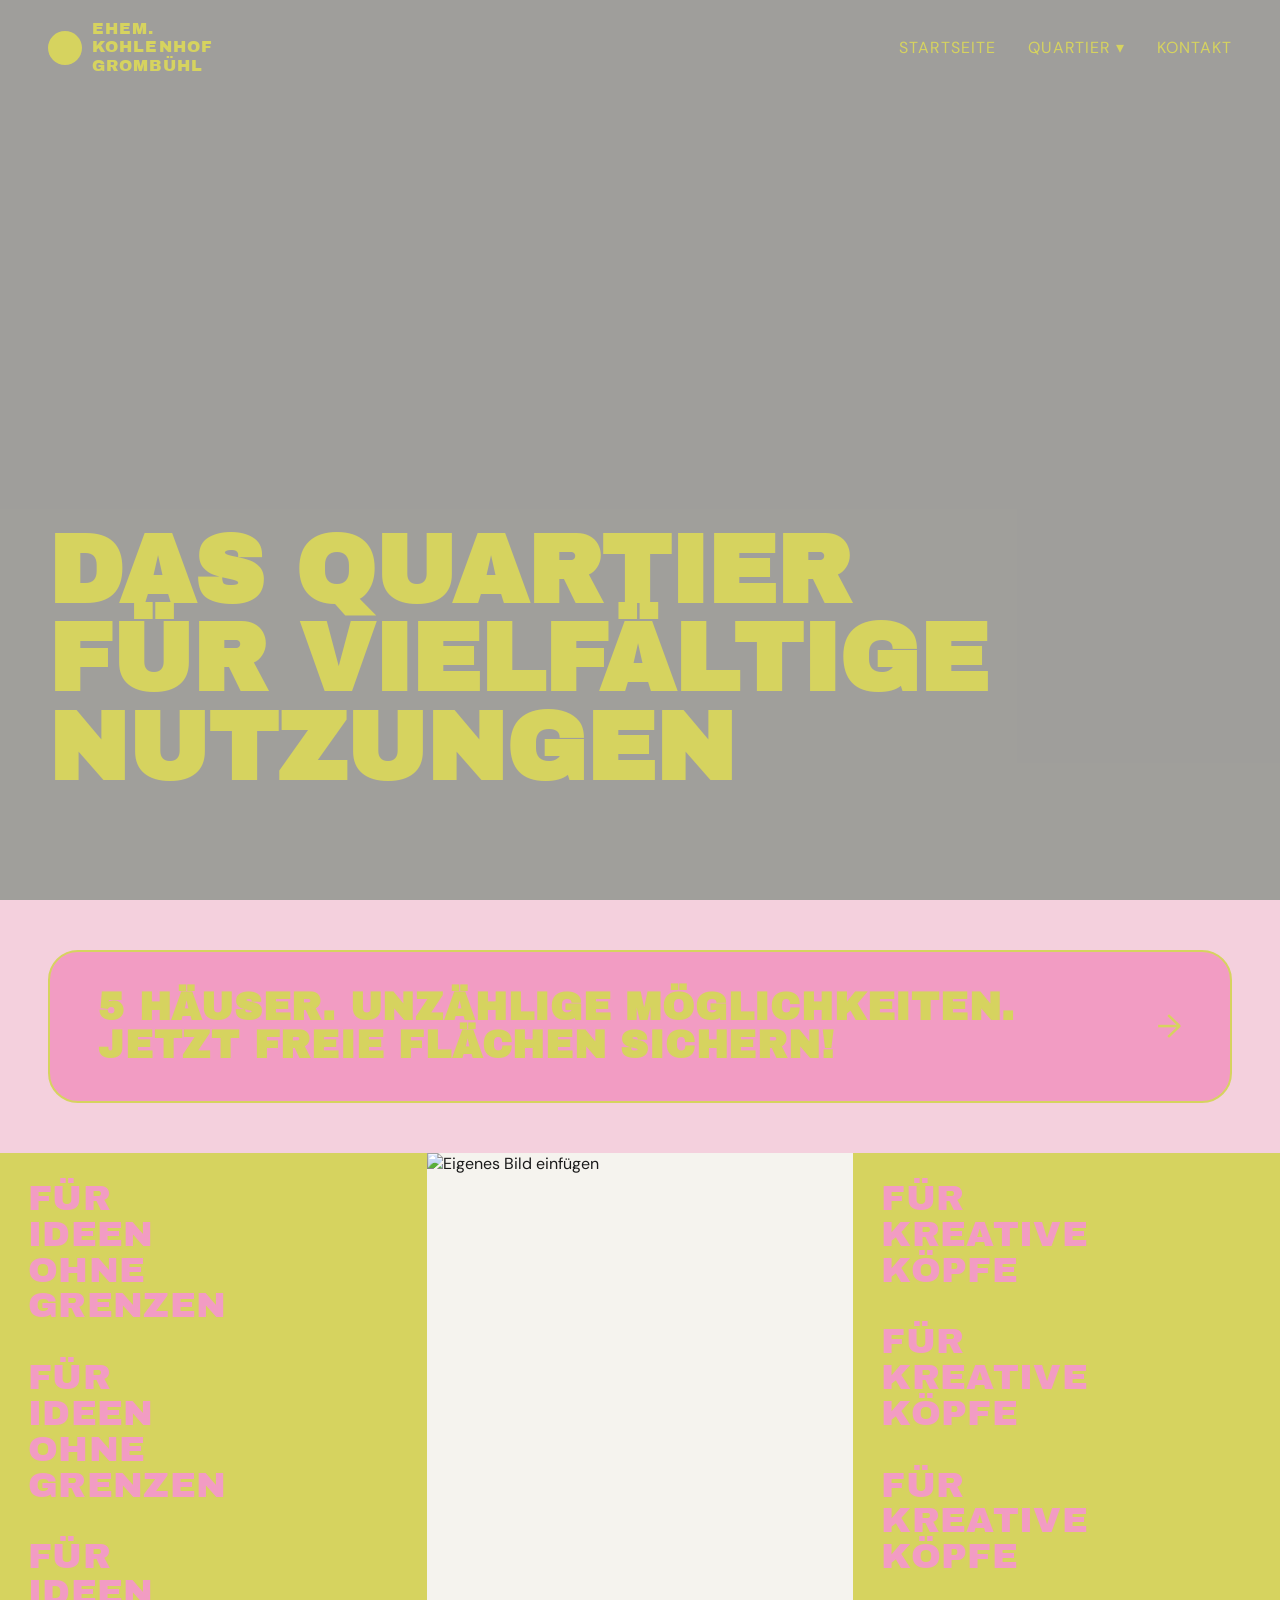
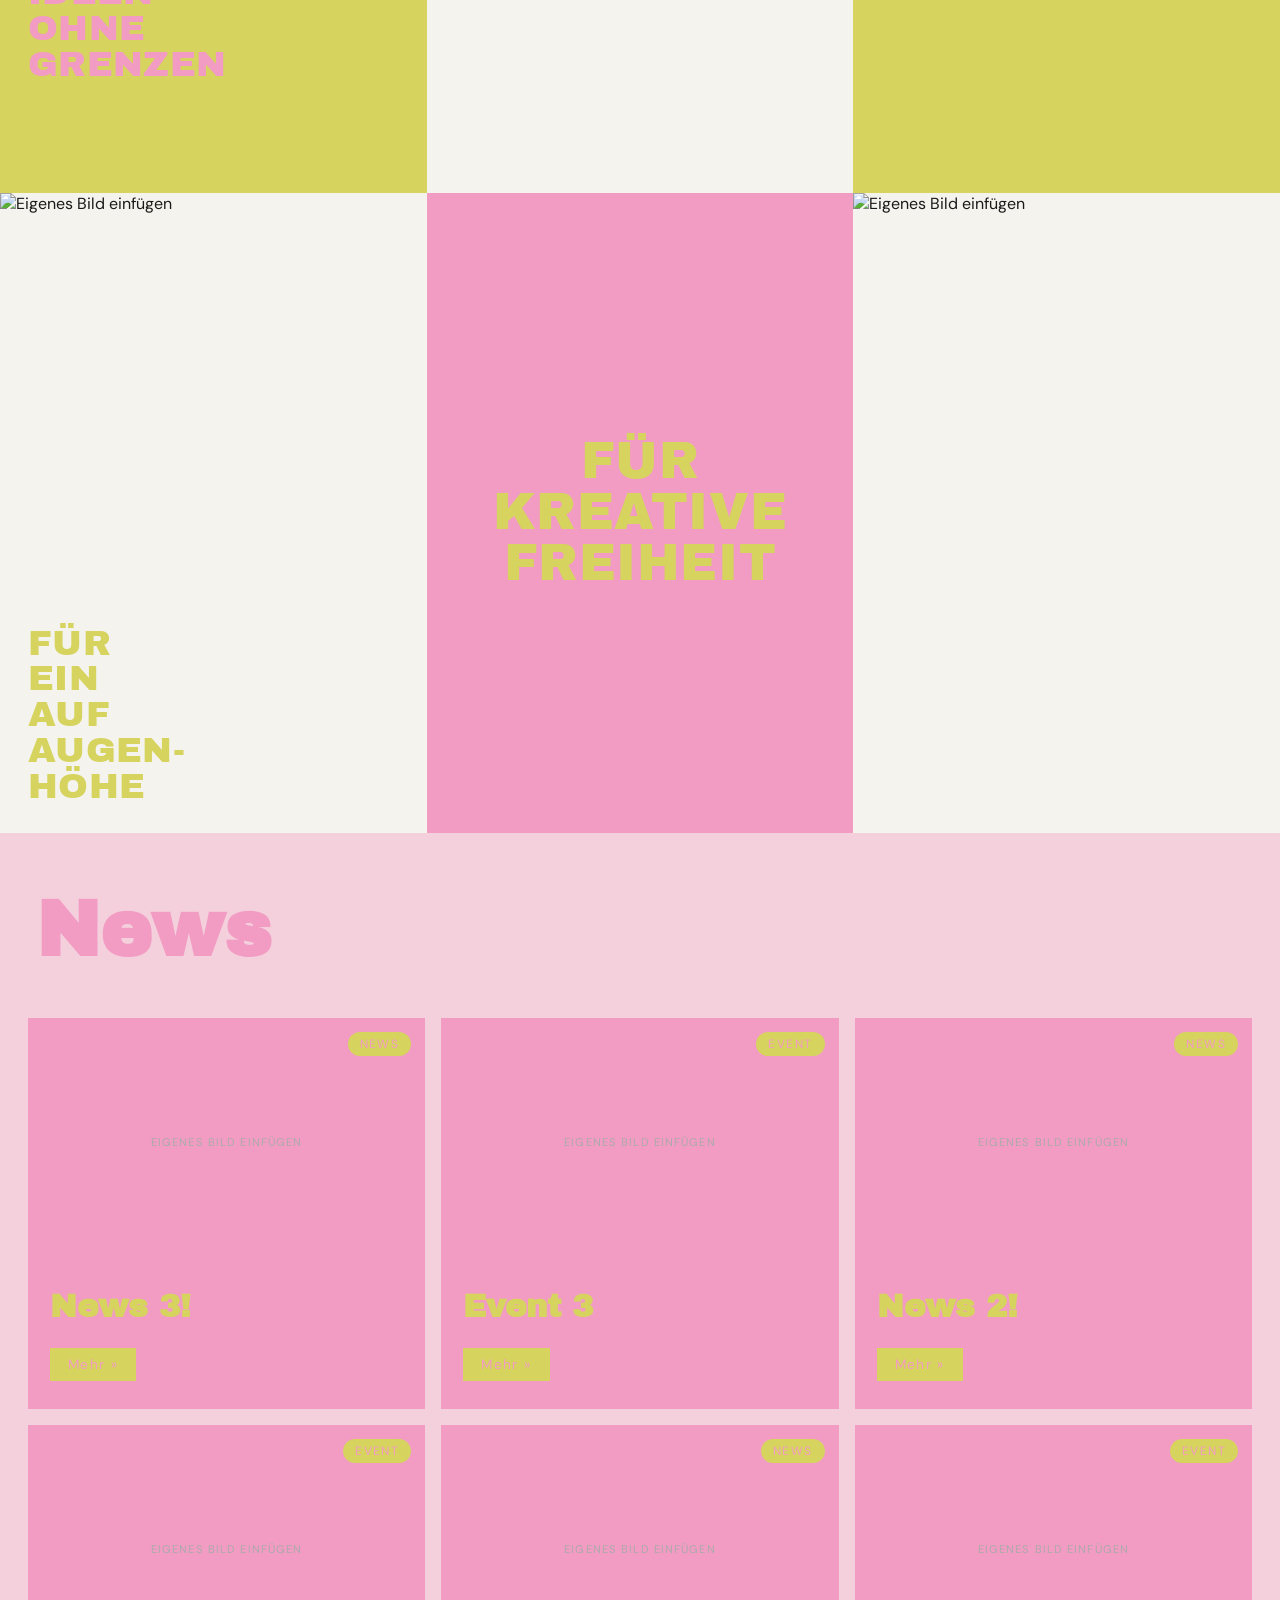
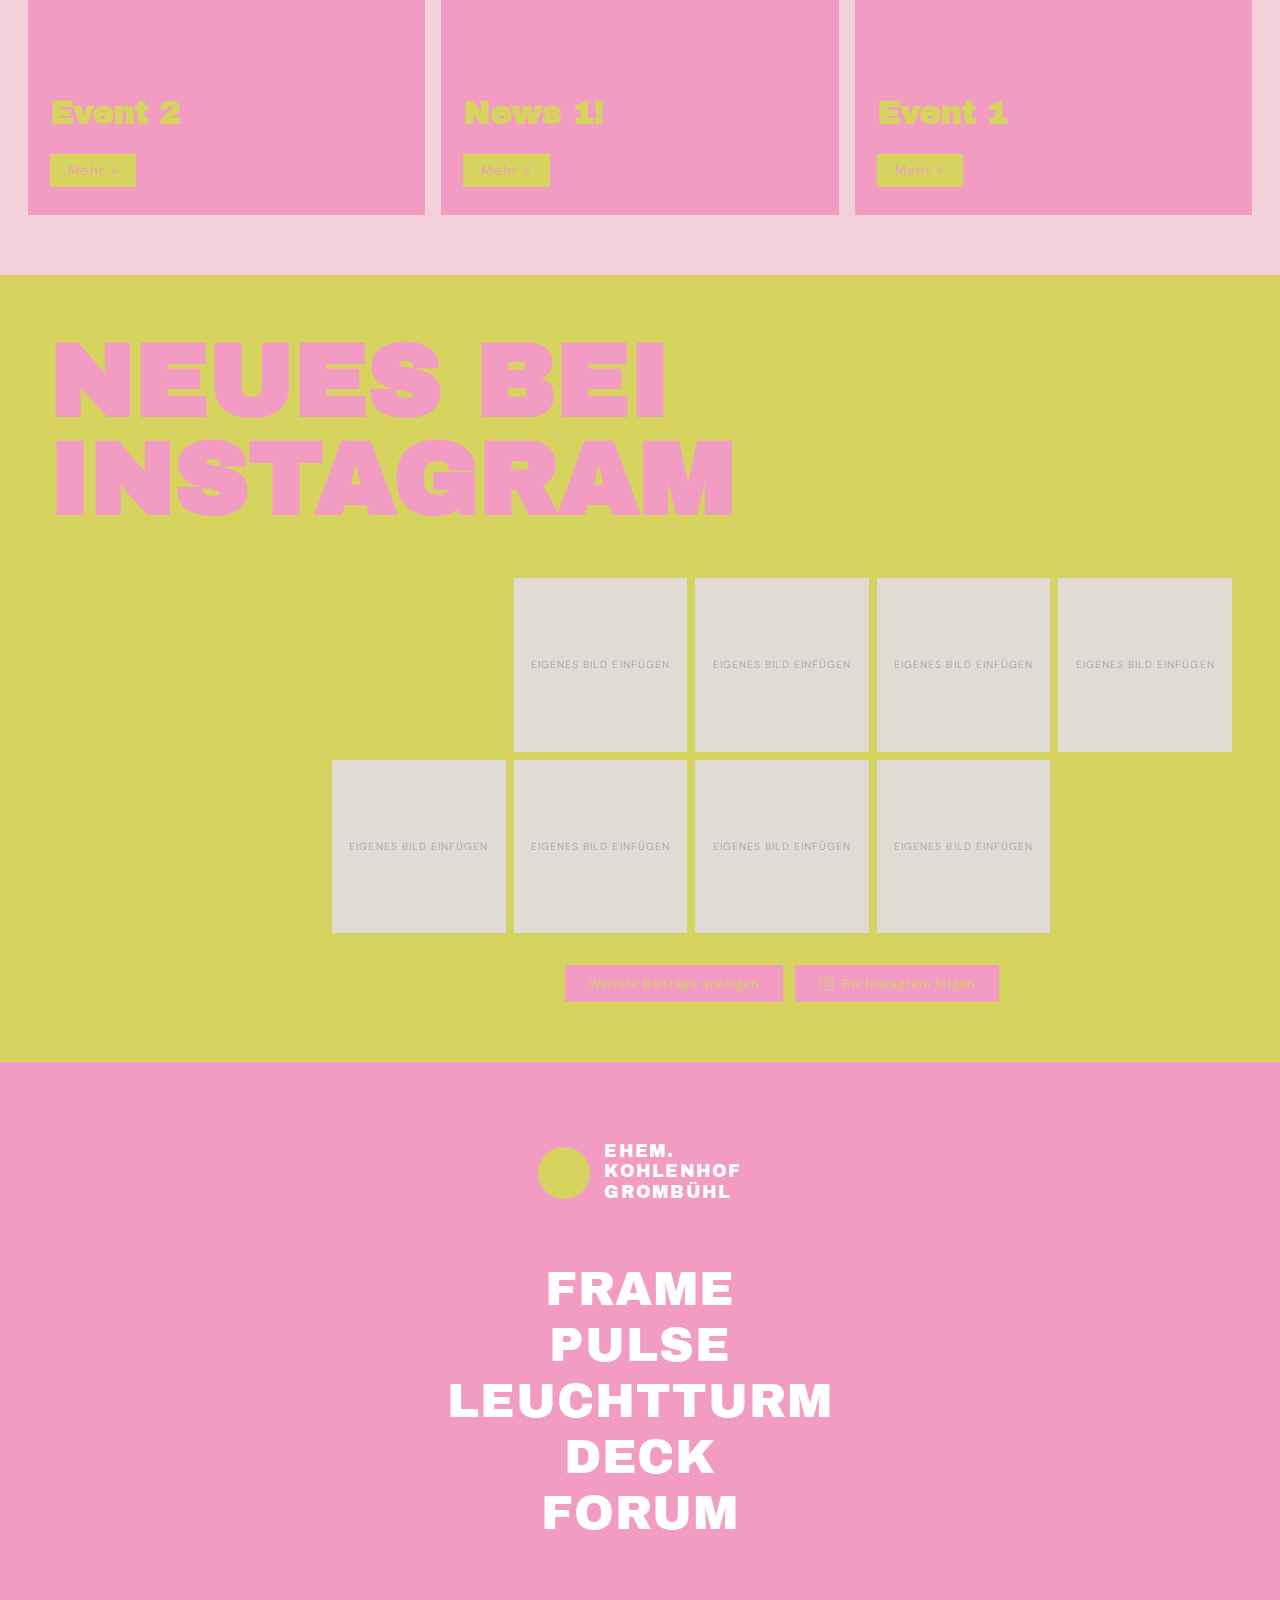
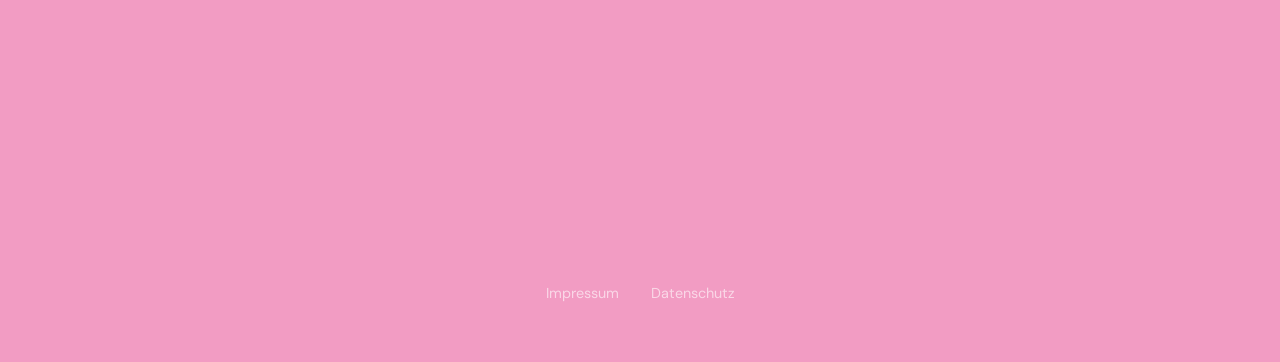
==== index.html @ 8f133f1e "Add files via upload" ====
<!DOCTYPE html>
<html lang="de">
<head>
  <meta charset="UTF-8" />
  <meta name="viewport" content="width=device-width, initial-scale=1.0" />
  <title>Ehem. Kohlenhofareal Grombühl</title>
  <link href="https://fonts.googleapis.com/css2?family=Archivo+Black&family=DM+Sans:ital,opsz,wght@0,9..40,300;0,9..40,400;0,9..40,500;1,9..40,300&display=swap" rel="stylesheet" />
  <style>
    *, *::before, *::after { box-sizing: border-box; margin: 0; padding: 0; }

    :root {
      --gelb: 244, 210, 66;
      --rot: 196, 95, 63;
      --lachs: 255, 192, 192;
      --rosa: 242, 156, 195;
      --lila: 207, 203, 232;
      --blau: 128, 176, 232;
      --grün1: 137, 142, 70;
      --grün2: 214, 211, 95;
      --türkis: 0, 132, 113;
      --white: #FFFFFF;
      --off-white: #F5F3EE;
      --dark: #1a1a1a;
      --gray: #888;
    }

    html { scroll-behavior: smooth; }

    body {
      font-family: 'DM Sans', sans-serif;
      background: var(--off-white);
      color: var(--dark);
      overflow-x: hidden;
    }

    /* ── NAV ── */
    nav {
      position: fixed; top: 0; left: 0; right: 0; z-index: 100;
      display: flex; align-items: center; justify-content: space-between;
      padding: 20px 48px;
      background: transparent;
      transition: background .3s;
    }
    nav.scrolled { 
      background: rgba(255,255,255,.50); backdrop-filter: blur(14px); 
    }
    .nav-logo { 
      display: flex; align-items: center; gap: 10px; text-decoration: none; 
    }
    .logo-mark { 
      width: 34px; height: 34px; background: rgba(var(--grün2), 1); border-radius: 50%; flex-shrink: 0; 
    }
    .logo-text {
      font-family: 'Archivo Black', sans-serif; font-size: 1rem;
      color: rgba(var(--grün2), 1); letter-spacing: .07em; line-height: 1.15;
    }
    .nav-links { 
      display: flex; gap: 32px; list-style: none; align-items: center; 
    }
    .nav-links a {
      color: rgba(var(--grün2), 1); text-decoration: none;
      font-size: 1rem; font-weight: 400; letter-spacing: .06em;
      text-transform: uppercase; position: relative;
    }
    .nav-links a::after {
      content: ''; position: absolute; bottom: -3px; left: 0; right: 0;
      height: 1px; background: rgba(var(--grün2), 1);
      transform: scaleX(0); transition: transform .25s;
    }
    .nav-links a:hover::after { 
      transform: scaleX(1); 
    }
    .dropdown { 
      position: relative; 
    }
    .dropdown-menu {
      display: none; position: absolute; top: 160%; left: 0;
      background: rgba(var(--rosa), 1); min-width: 170px;
    }
    .dropdown-menu::before {
      content: '';
      position: absolute;
      top: -20px;        
      left: 0; right: 0;
      height: 20px;      
      background: transparent;
    }
    .dropdown:hover .dropdown-menu { display: block; }
    .dropdown-menu a {
      display: block; padding: 8px 18px; font-size: 1rem;
      text-transform: none; letter-spacing: 0; color: rgba(var(--grün2), 1);
    }
    .dropdown-menu a::after { display: none; 
    }
    .dropdown-menu a:hover { background: rgba(var(--grün2), 1); color: rgba(var(--rosa), 1); text-decoration: underline; 
    }
    .nav-cta {
      background: var(--white) !important; color: var(--white) !important;
      padding: 10px 22px !important;
    }
    .nav-cta::after { 
      display: none !important; 
    }
    .nav-cta:hover { 
      background: #c9461a !important; 
    }
    .hamburger { 
      display: none; flex-direction: column; gap: 5px; cursor: pointer; background: none; border: none; padding: 4px; 
    }
    .hamburger span { 
      width: 26px; height: 2px; background: var(--white); display: block; transition: .3s; 
    }


    /* ── HERO ── */
    .hero {
      position: relative; height: 100vh; min-height: 620px;
      display: flex; flex-direction: column;
      justify-content: flex-end; padding: 0 0 80px 48px;
      background: linear-gradient(155deg, rgba(var(--rosa), 1) 0%, var(--purple) 45%, #2d0f50 100%);
      overflow: hidden;
    }

    .hero-grid {
      position: absolute; inset: 0; opacity: .05;
      background-image:
        repeating-linear-gradient(0deg, white 0, white 1px, transparent 1px, transparent 64px),
        repeating-linear-gradient(90deg, white 0, white 1px, transparent 1px, transparent 64px);
    }


    /* scrolling ticker rows */
    .hero-ticker {
      position: absolute; inset: 0;
      display: flex; flex-direction: column; justify-content: space-around;
      pointer-events: none; overflow: hidden;
    }
    .ticker-row { overflow: hidden; padding: 0; }
    .ticker-inner {
      display: inline-flex; gap: 80px; white-space: nowrap;
      animation: tickerL 30s linear infinite;
    }
    .ticker-row:nth-child(even) .ticker-inner { animation-name: tickerR; }
    .ticker-item {
      font-family: 'Bebas Neue', sans-serif;
      font-size: clamp(3.5rem, 9vw, 8rem);
      color: rgba(255,255,255,.045);
      letter-spacing: .02em; flex-shrink: 0;
    }
    @keyframes tickerL { from { transform: translateX(0); } to { transform: translateX(-50%); } }
    @keyframes tickerR { from { transform: translateX(-50%); } to { transform: translateX(0); } }

    .hero-content { position: relative; z-index: 2; }
    .hero-overline {
      font-size: .7rem; letter-spacing: .22em; text-transform: uppercase;
      color: var(--orange); margin-bottom: 16px; font-weight: 500;
    }
    .hero-title {
      font-family: 'Archivo Black', sans-serif;
      font-size: clamp(3.8rem, 7.5vw, 6.5rem);
      color: rgb(var(--grün2), 1); line-height: .92; margin-bottom: 28px;
    }


    /* ── SLIDESHOW ── */
    .slideshow {
      position: absolute;
      inset: 0;
      overflow: hidden;
      z-index: 0;
    }
    .slide {
      position: absolute;
      inset: 0;
      background-size: cover;
      background-position: center;
      transform: translateX(100%);
      transition: transform .8s ease-in-out;
    }
    .slide.active {
      transform: translateX(0%);
    }
    .slide.exit {
      transform: translateX(-100%);
    }

    /* Bilder – trage deine Bildpfade ein */
    .slide-1 {background-image: url('bilder/Ausblick_Platz vorher.jpeg'); }
    .slide-2 {background-image: url('bilder/Ausblick_Platz nachher.jpg'); }
    .slide-3 {background-image: url('bilder/Ausblick_Straße vorher.jpeg'); }
    .slide-4 { background-image: url('bilder/Ausblick_Straße nachher.jpg'); }

    /* Abdunklung damit der Titel lesbar bleibt */
    .slideshow::after {
      content: '';
      position: absolute;
      inset: 0;
      background: rgba(0, 0, 0, .35);
      z-index: 1;
    }


    /* ── STRIP ── */
    .cta-banner-box {
      background: rgba(var(--rosa), 1);
      border: 2px solid rgba(var(--grün2), 1); 
      border-radius: 30px;
      margin: 40px 48px;
      padding: 36px 48px;
      display: flex;
      align-items: center;
      justify-content: space-between;
      gap: 24px;
      cursor: pointer;
      transition: background .2s;
      text-decoration: none;
    }
    .cta-banner-box h2 {
      font-family: 'Archivo Black', sans-serif;
      font-size: clamp(1.5rem, 3vw, 3.0rem);
      color: rgba(var(--grün2), 1);
      line-height: 1;
      letter-spacing: .02em;
    }
    .cta-banner-arrow {
      color: rgba(var(--grün2), 1);
      font-size: 2rem;
      flex-shrink: 0;
    }
    .cta-wrapper {
      background-color: rgba(var(--rosa), 0.40);
      padding: 10px 0;
      transition: background-color .2s;
    }
    .cta-wrapper:hover {
      background-color: rgba(var(--rosa), 1);
    }


    /* ── SHARED SECTION STYLES ── */
    section { padding: 100px 48px; }
    .section-label {
      font-size: .68rem; letter-spacing: .22em; text-transform: uppercase;
      color: var(--orange); font-weight: 500; margin-bottom: 10px;
    }
    .section-title {
      font-family: 'Bebas Neue', sans-serif;
      font-size: clamp(2.6rem, 5vw, 4.2rem); line-height: .97;
    }


    /* ── MOSAIK ── */
    .mosaik {
      display: grid;
      grid-template-columns: 1fr 1fr 1fr;
      grid-template-rows: 1fr 1fr;
      aspect-ratio: 3/3;
    }
    .mosaik-zelle {
      overflow: hidden;
      position: relative;
      display: flex;
      align-items: flex-start;
      padding: 28px;
    }
   .mosaik-zelle img {
      position: absolute;
      inset: 0;
      width: 100%;
      height: 100%;
      object-fit: cover;
    }
    .mosaik-text {
      font-family: 'Archivo Black', sans-serif;
      font-size: clamp(1.4rem, 2.8vw, 3rem);
      line-height: 1.0;
      letter-spacing: .01em;
      text-transform: uppercase;
      position: relative;
      z-index: 1;
   }

    /* Zelle 1: links oben */
    .mosaik-z1 {
      background: rgba(var(--grün2), 1);
      align-items: flex-start;
    }
    .mosaik-z1 .mosaik-text { color: rgba(var(--rosa), 1); }

    /* Zelle 2: Foto oben mittig */
    .mosaik-z2 {
      padding: 0;
    }

    /* Zelle 3: rechts oben */
    .mosaik-z3 {
      background: rgba(var(--grün2), 1);
      align-items: flex-start;
    }
    .mosaik-z3 .mosaik-text { color: rgba(var(--rosa), 1); }

    /* Zelle 4: Foto unten links */
    .mosaik-z4 {
      padding: 0;
    }
   
    /* Zelle 5: groß zentriert */
    .mosaik-z5 {
      background: rgba(var(--rosa), 1);
      align-items: center;
      justify-content: center;
      text-align: center;
    }
    .mosaik-z5 .mosaik-text {
      color: rgba(var(--grün2), 1);
      font-size: clamp(2rem, 4vw, 4.5rem);
    }

    /* Zelle 6: Foto unten rechts */
    .mosaik-z6 {
      padding: 0;
    }

    @media (max-width: 700px) {
      .mosaik {
        grid-template-columns: 1fr 1fr;
        grid-template-rows: repeat(3, 1fr);
        aspect-ratio: auto;
      }
    }

 
    /* ── NEWS ── */
    .news-section {
      background-color: rgba(var(--rosa), 0.40);
      padding: 60px 28px;
      transition: none
    }
    .news-section h2 {
      font-family: 'Archivo Black', sans-serif;
      font-size: clamp(3rem, 6vw, 5rem);
      color: rgba(var(--rosa), 1);
      display: inline-block;
      padding: 0 8px;
      margin-bottom: 48px;
      line-height: 1;
    }
    .news-grid {
      display: grid;
      grid-template-columns: repeat(3, 1fr);
      gap: 16px;
    }
    .news-card {
      background: rgba(var(--rosa), 1);
      display: flex;
      flex-direction: column;
      cursor: pointer;
      transition: border-color .2s;
    }
    .news-card-img {
      position: relative;
      aspect-ratio: 16/10;
      overflow: hidden;
      display: flex; align-items: center; justify-content: center;
      font-size: .7rem; letter-spacing: .1em; text-transform: uppercase; color: #aaa;
    }
    .news-card-img img {
      width: 100%; height: 100%; object-fit: cover;
    }
    .news-badge {
      position: absolute;
      top: 14px; right: 14px;
      background: rgba(var(--grün2), 1);
      color: rgb(var(--rosa), 1);
      font-family: 'DM Sans', sans-serif;
      font-size: .75rem; letter-spacing: .12em;
      padding: 4px 12px;
      border-radius: 20px;
      text-transform: uppercase;
    }
    .news-card-body {
      padding: 24px 22px 28px;
      display: flex; flex-direction: column; flex: 1;
    }
    .news-card-body h3 {
      font-family: 'Archivo Black', sans-serif;
      font-size: clamp(1.4rem, 2.5vw, 2rem);
      color: rgba(var(--grün2), 1);
      line-height: 1.05;
      margin-bottom: auto;
      padding-bottom: 24px;
    }
    .news-card-body:hover h3 { 
      text-decoration: underline; 
    }
    .news-mehr {
      display: inline-block;
      background: rgba(var(--grün2), 1);
      color: rgba(var(--rosa), 1);
      font-family: 'DM Sans', sans-serif;
      font-size: .85rem; letter-spacing: .1em;
      padding: 8px 18px;
      text-decoration: none;
      align-self: flex-start;
      transition: background .2s, color .2s;
    }
    .news-mehr:hover { 
      text-decoration: underline; 
    }

    @media (max-width: 900px) {
    .news-grid { grid-template-columns: 1fr 1fr; }
    }
    @media (max-width: 600px) {
    .news-grid { grid-template-columns: 1fr; }
    }


    /* ── INSTAGRAM ── */
    .instagram-section {
      background-color: rgba(var(--grün2), 1);
      padding: 60px 48px;
    }
    .instagram-section h2 {
      font-family: 'Archivo Black', sans-serif;
      font-size: clamp(3.5rem, 8vw, 7rem);
      color: rgba(var(--rosa), 1);
      line-height: .95;
      margin-bottom: 48px;
    }
    .ig-new-grid {
      display: grid;
      grid-template-columns: 1fr repeat(4, 1fr);
      grid-template-rows: auto auto;
      gap: 8px;
      max-width: 900px;
      margin-left: auto;
    }
    .ig-new-item {
      aspect-ratio: 1;
      background: #e0dcd5;
      overflow: hidden;
      position: relative;
      display: flex; align-items: center; justify-content: center;
      font-size: .65rem; letter-spacing: .1em;
      text-transform: uppercase; color: #aaa;
      cursor: pointer;
    }
    .ig-new-item img {
      width: 100%; height: 100%; object-fit: cover;
      position: absolute; inset: 0;
    }
    /* erste Spalte leer / kein Element = grid füllt ab Spalte 2 */
    .ig-new-item:first-child { grid-column: 2; }

    .ig-new-footer {
      display: flex; gap: 12px;
      justify-content: center;
      margin-top: 32px;
      max-width: 900px;
      margin-left: auto;
    }
    .ig-new-btn {
      display: inline-flex; align-items: center; gap: 8px;
      padding: 10px 24px;
      background: rgba(var(--rosa), 1);
      color: rgba(var(--grün2), 1);
      font-size: .8rem; letter-spacing: .06em;
      text-decoration: none; text-transform: none;
      transition: background .2s, color .2s;
    }
    .ig-new-btn:hover {
      background: rgba(var(--rosa), 0.75);
    }
 
    @media (max-width: 900px) {
      .ig-new-grid { grid-template-columns: repeat(2, 1fr); max-width: 100%; margin-left: 0; }
      .ig-new-item:first-child { grid-column: 1; }
      .ig-new-footer { margin-left: 0; justify-content: flex-start; }
    }
    @media (max-width: 600px) {
      .ig-new-grid { grid-template-columns: 1fr 1fr; }
    }

    /* ── FOOTER NEU ── */
    .footer-neu {
      background-color: rgba(var(--rosa), 1);
      padding: 80px 48px 60px;
      display: flex;
      flex-direction: column;
      align-items: center;
      text-align: center;
      min-height: 100vh;
      justify-content: space-between;
    }
    .footer-neu-logo {
      display: flex;
      align-items: center;
      gap: 14px;
      text-decoration: none;
      margin-bottom: 60px;
    }
    .footer-neu-logo .logo-mark {
      width: 52px;
      height: 52px;
      background: rgba(var(--grün2), 1);
      border-radius: 50%;
      flex-shrink: 0;
    }
    .footer-neu-logo .logo-text {
      font-family: 'Archivo Black', sans-serif;
      font-size: 1.1rem;
      color: var(--white);
      letter-spacing: .07em;
      line-height: 1.15;
      text-align: left;
    }
    .footer-neu-nav {
      list-style: none;
      display: flex;
      flex-direction: column;
      align-items: center;
      gap: 4px;
      margin-bottom: auto;
    }
    .footer-neu-nav a {
      font-family: 'Archivo Black', sans-serif;
      font-size: clamp(2rem, 4vw, 3rem);
      color: var(--white);
      text-decoration: none;
      letter-spacing: .02em;
      transition: color .2s;
    }
    .footer-neu-nav a:hover {
      color: rgba(var(--grün2), 1);
      text-decoration: underline;
    }
    .footer-neu-legal {
      display: flex;
      gap: 32px;
      margin-top: 60px;
    }
    .footer-neu-legal a {
      color: rgba(255,255,255,.6);
      text-decoration: none;
      font-size: .9rem;
      transition: color .2s;
    }
    .footer-neu-legal a:hover {
      color: var(--white);
    }

    @media (max-width: 600px) {
      .footer-neu { padding: 60px 24px 40px; }
      .footer-neu-nav a { font-size: 1.8rem; }
    }


    /* ── FADE UP ── */
    .fade-up {
      opacity: 0; transform: translateY(28px);
      transition: opacity .65s ease, transform .65s ease;
    }
    .fade-up.visible { opacity: 1; transform: translateY(0); }
    .fd1 { transition-delay: .1s; }
    .fd2 { transition-delay: .2s; }
    .fd3 { transition-delay: .3s; }

    /* ── RESPONSIVE ── */
    @media (max-width: 960px) {
      nav { padding: 16px 24px; }
      .nav-links { display: none; }
      .hamburger { display: flex; }
      section { padding: 70px 24px; }
      .ueber { grid-template-columns: 1fr; gap: 36px; }
      .haeuser-grid { grid-template-columns: 1fr 1fr; }
      .haus-card:first-child { grid-column: span 2; }
      .news-grid { grid-template-columns: 1fr 1fr; }
      .cta-banner { flex-direction: column; gap: 40px; text-align: left; }
      .footer-grid { grid-template-columns: 1fr 1fr; }
      .hero { padding: 0 24px 60px; }
      .hero-badge { display: none; }
      .hero-scroll { display: none; }
    }
    @media (max-width: 600px) {
      .news-grid { grid-template-columns: 1fr; }
      .ig-grid { grid-template-columns: repeat(2,1fr); }
      .haeuser-grid { grid-template-columns: 1fr; }
      .haus-card:first-child { grid-column: span 1; }
      .footer-grid { grid-template-columns: 1fr; gap: 36px; }
      .ueber-stats { flex-wrap: wrap; gap: 24px; }
    }
  </style>
</head>
<body>

<!-- ─── NAV ─── -->
<nav id="navbar">
  <a href="ehem-kohlenhofareal-grombühl.html" class="nav-logo">
    <div class="logo-mark"></div>
    <div class="logo-text">EHEM.<br>KOHLENHOF<br>GROMBÜHL</div>
  </a>
  <ul class="nav-links" id="navLinks">
    <li><a href="ehem-kohlenhofareal-gromühl.html">STARTSEITE</a></li>
    <li class="dropdown">
      <a href="quartier.html">QUARTIER ▾</a>
      <div class="dropdown-menu">
        <a href="quartier/frame.html">FRAME</a>
        <a href="quartier/pulse.html">PULSE</a>
        <a href="quartier/leuchtturm.html">LEUCHTTURM</a>
        <a href="quartier/deck.html">DECK</a>
        <a href="quartier/forum.html">FORUM</a>
      </div>
    </li>
    <li><a href="kontakt.html">KONTAKT</a></li>
  </ul>
  <button class="hamburger" id="hamburger" aria-label="Menu">
    <span></span><span></span><span></span>
  </button>
</nav>


<!-- ─── HERO ─── -->
<div class="slideshow">
  <div class="slide slide-1 active"></div>
  <div class="slide slide-2"></div>
  <div class="slide slide-3"></div>
  <div class="slide slide-4"></div>
</div>
<div class="hero">
  <div class="hero-content">
    <h1 class="hero-title">DAS QUARTIER<br>FÜR VIELFÄLTIGE<br>NUTZUNGEN</h1>
  </div>
</div>


<!-- ─── STRIP ─── -->
<div class="cta-wrapper">
<a href="kontakt.html" class="cta-banner-box">
  <h2>5 HÄUSER. UNZÄHLIGE MÖGLICHKEITEN.<br>JETZT FREIE FLÄCHEN SICHERN!</h2>
  <span class="cta-banner-arrow">→</span>
</a>
</div>


<!-- ─── MOSAIK ─── -->
<div class="mosaik">

  <!-- Zeile 1 -->
  <div class="mosaik-zelle mosaik-z1">
    <div class="mosaik-text">
      Für<br>Ideen<br>ohne<br>Grenzen<br><br>
      Für<br>Ideen<br>ohne<br>Grenzen<br><br>
      Für<br>Ideen<br>ohne<br>Grenzen
    </div>
  </div>

  <div class="mosaik-zelle mosaik-z2">
    <img src="bilder/foto1.jpg" alt="Eigenes Bild einfügen" />
  </div>

  <div class="mosaik-zelle mosaik-z3">
    <div class="mosaik-text">
      Für<br>Kreative<br>Köpfe<br><br>
      Für<br>Kreative<br>Köpfe<br><br>
      Für<br>Kreative<br>Köpfe
    </div>
  </div>

  <!-- Zeile 2 -->
  <div class="mosaik-zelle mosaik-z4">
    <img src="bilder/foto2.jpg" alt="Eigenes Bild einfügen" />
    <div class="mosaik-text" style="position:absolute; bottom:28px; left:28px; color:rgba(var(--grün2),1);">
      Für<br>ein<br>auf<br>Augen-<br>höhe
    </div>
  </div>

  <div class="mosaik-zelle mosaik-z5">
    <div class="mosaik-text">
      Für<br>Kreative<br>Freiheit
    </div>
  </div>

  <div class="mosaik-zelle mosaik-z6">
    <img src="bilder/foto3.jpg" alt="Eigenes Bild einfügen" />
  </div>

</div>


<!-- ─── NEWS ─── -->
<div class="news-section">
  <h2>News</h2>
  <div class="news-grid">

    <div class="news-card">
      <div class="news-card-img">
        Eigenes Bild einfügen
        <span class="news-badge">News</span>
      </div>
      <div class="news-card-body">
        <h3>News 3!</h3>
        <a href="#" class="news-mehr">Mehr »</a>
      </div>
    </div>

    <div class="news-card">
      <div class="news-card-img">
        Eigenes Bild einfügen
        <span class="news-badge">Event</span>
      </div>
      <div class="news-card-body">
        <h3>Event 3</h3>
        <a href="#" class="news-mehr">Mehr »</a>
      </div>
    </div>

    <div class="news-card">
      <div class="news-card-img">
        Eigenes Bild einfügen
        <span class="news-badge">News</span>
      </div>
      <div class="news-card-body">
        <h3>News 2!</h3>
        <a href="#" class="news-mehr">Mehr »</a>
      </div>
    </div>

    <div class="news-card">
      <div class="news-card-img">
        Eigenes Bild einfügen
        <span class="news-badge">Event</span>
      </div>
      <div class="news-card-body">
        <h3>Event 2</h3>
        <a href="#" class="news-mehr">Mehr »</a>
      </div>
    </div>

    <div class="news-card">
      <div class="news-card-img">
        Eigenes Bild einfügen
        <span class="news-badge">News</span>
      </div>
      <div class="news-card-body">
        <h3>News 1!</h3>
        <a href="#" class="news-mehr">Mehr »</a>
      </div>
    </div>

    <div class="news-card">
      <div class="news-card-img">
        Eigenes Bild einfügen
        <span class="news-badge">Event</span>
      </div>
      <div class="news-card-body">
        <h3>Event 1</h3>
        <a href="#" class="news-mehr">Mehr »</a>
      </div>
    </div>

  </div>
</div>


<!-- ─── INSTAGRAM ─── -->
<div class="instagram-section">
  <h2>NEUES BEI<br>INSTAGRAM</h2>
  <div class="ig-new-grid">

    <div class="ig-new-item">Eigenes Bild einfügen</div>
    <div class="ig-new-item">Eigenes Bild einfügen</div>
    <div class="ig-new-item">Eigenes Bild einfügen</div>
    <div class="ig-new-item">Eigenes Bild einfügen</div>

    <div class="ig-new-item">Eigenes Bild einfügen</div>
    <div class="ig-new-item">Eigenes Bild einfügen</div>
    <div class="ig-new-item">Eigenes Bild einfügen</div>
    <div class="ig-new-item">Eigenes Bild einfügen</div>

  </div>
  <div class="ig-new-footer">
    <a href="#" class="ig-new-btn">Weitere Beiträge anzeigen</a>
    <a href="https://www.instagram.com/" target="_blank" class="ig-new-btn">
      <svg width="15" height="15" viewBox="0 0 24 24" fill="none" stroke="currentColor" stroke-width="1.5">
        <rect x="2" y="2" width="20" height="20" rx="5"/>
        <circle cx="12" cy="12" r="4"/>
        <circle cx="17.5" cy="6.5" r="1" fill="currentColor" stroke="none"/>
      </svg>
      Bei Instagram folgen
    </a>
  </div>
</div>

<!-- ─── FOOTER NEU ─── -->
<footer class="footer-neu">
  <a href="ehem-kohlenhofareal-grombühl.html" class="footer-neu-logo">
    <div class="logo-mark"></div>
    <div class="logo-text">EHEM.<br>KOHLENHOF<br>GROMBÜHL</div>
  </a>

  <ul class="footer-neu-nav">
    <li><a href="quartier/frame.html">FRAME</a></li>
    <li><a href="quartier/pulse.html">PULSE</a></li>
    <li><a href="quartier/leuchtturm.html">LEUCHTTURM</a></li>
    <li><a href="quartier/deck.html">DECK</a></li>
    <li><a href="quartier/forum.html">FORUM</a></li>
  </ul>

  <div class="footer-neu-legal">
    <a href="#">Impressum</a>
    <a href="#">Datenschutz</a>
  </div>
</footer>


<script>
  // Sticky nav
  const nav = document.getElementById('navbar');
  window.addEventListener('scroll', () => {
    nav.classList.toggle('scrolled', window.scrollY > 60);
  });

  // Scroll-reveal
  const obs = new IntersectionObserver(entries => {
    entries.forEach(e => { if (e.isIntersecting) e.target.classList.add('visible'); });
  }, { threshold: 0.13 });
  document.querySelectorAll('.fade-up').forEach(el => obs.observe(el));

  // Mobile nav
  const hamburger = document.getElementById('hamburger');
  const links = document.getElementById('navLinks');
  let open = false;
  hamburger.addEventListener('click', () => {
    open = !open;
    if (open) {
      links.style.cssText = `
        display:flex; flex-direction:column; position:fixed; inset:0;
        background:rgba(26,0,50,.97); align-items:center; justify-content:center;
        gap:28px; z-index:99; padding:40px;
      `;
    } else {
      links.style.cssText = '';
    }
  });

// Slideshow
  const slides = document.querySelectorAll('.slide');
  let current = 0;

  // Erstes Bild sofort sichtbar
  slides[0].classList.add('active');

  setInterval(() => {
    const next = (current + 1) % slides.length;

    // Nächstes Bild von rechts bereitstellen
    slides[next].style.transform = 'translateX(100%)';
    slides[next].style.transition = 'none';
    slides[next].classList.add('active');

    // Kurz warten dann beide animieren
    requestAnimationFrame(() => {
      requestAnimationFrame(() => {
        slides[next].style.transition = 'transform .8s ease-in-out';
        slides[next].style.transform = 'translateX(0%)';
        slides[current].style.transition = 'transform .8s ease-in-out';
        slides[current].style.transform = 'translateX(-100%)';
      });
    });

    // Altes Bild nach Animation aufräumen
    setTimeout(() => {
      slides[current].classList.remove('active');
      slides[current].style.transform = 'translateX(100%)';
      slides[current].style.transition = 'none';
      current = next;
    }, 850);

  }, 5000);
</script>
</body>
</html>
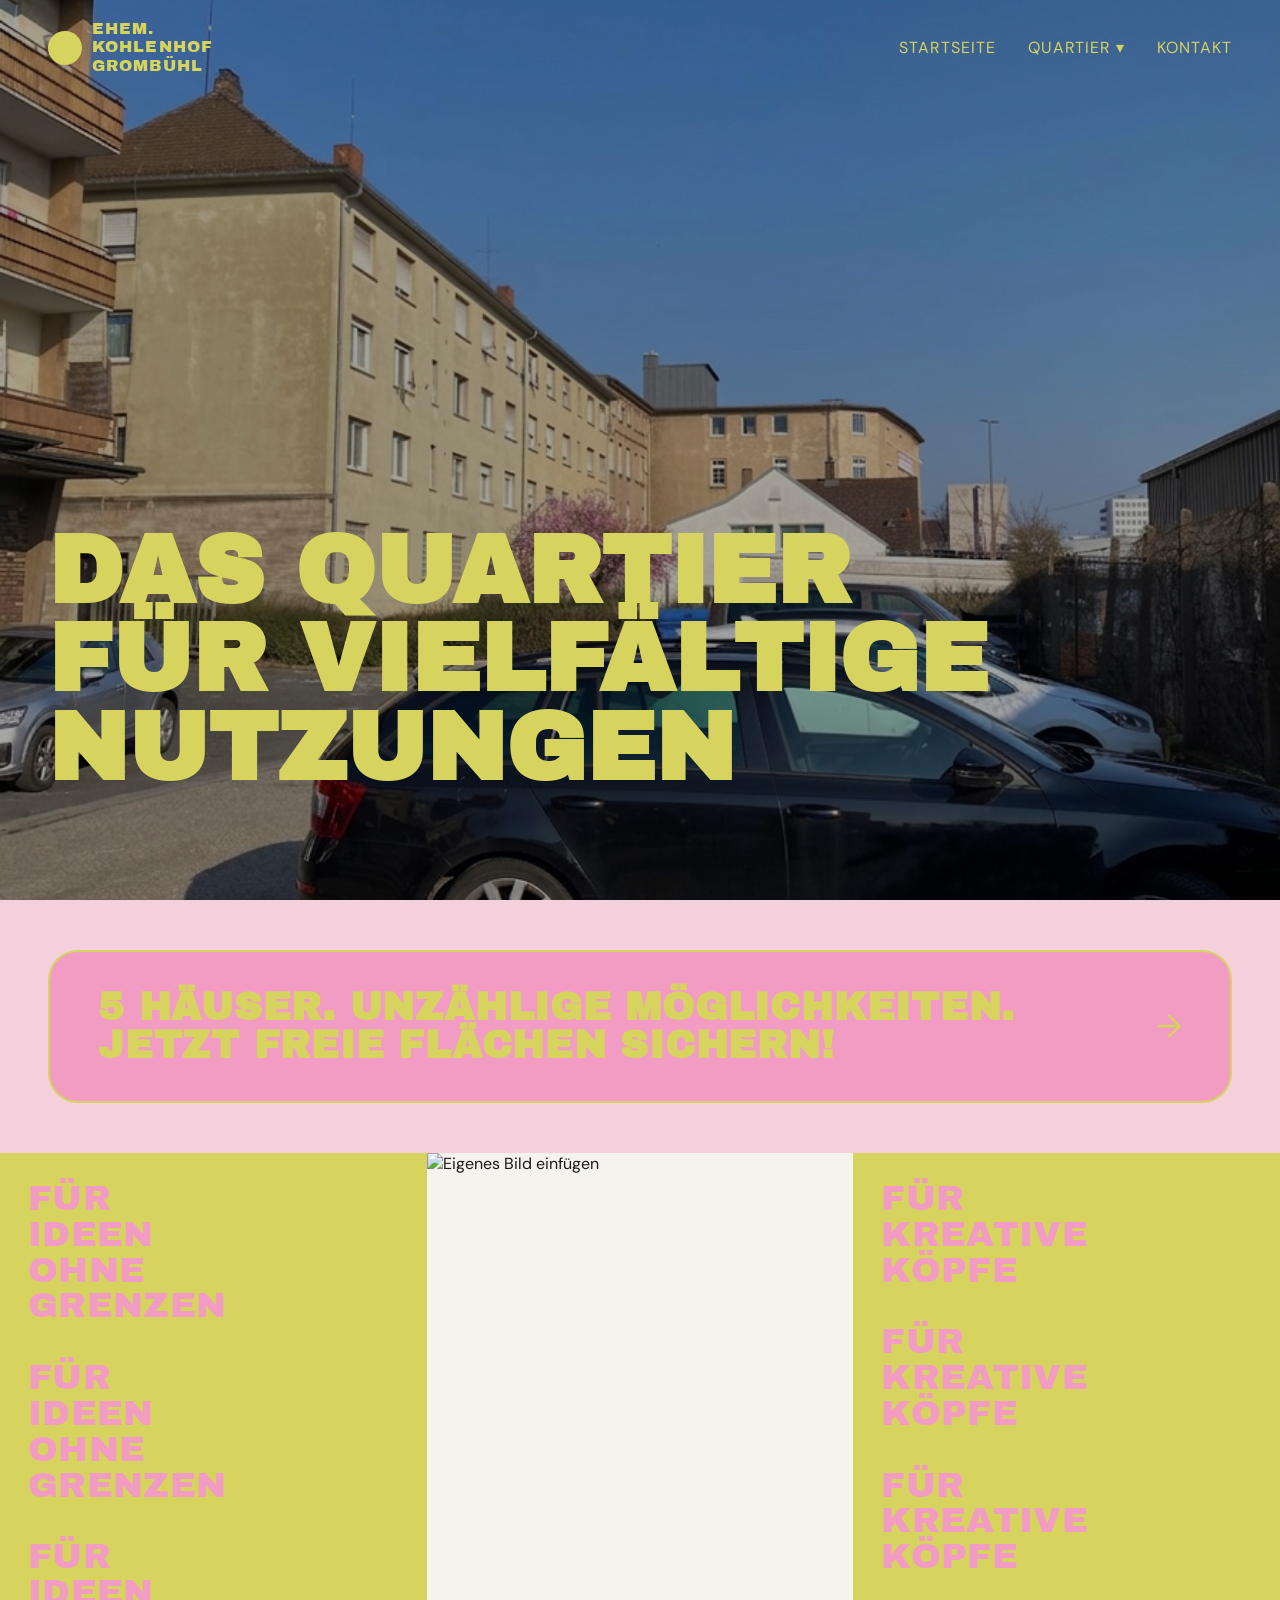
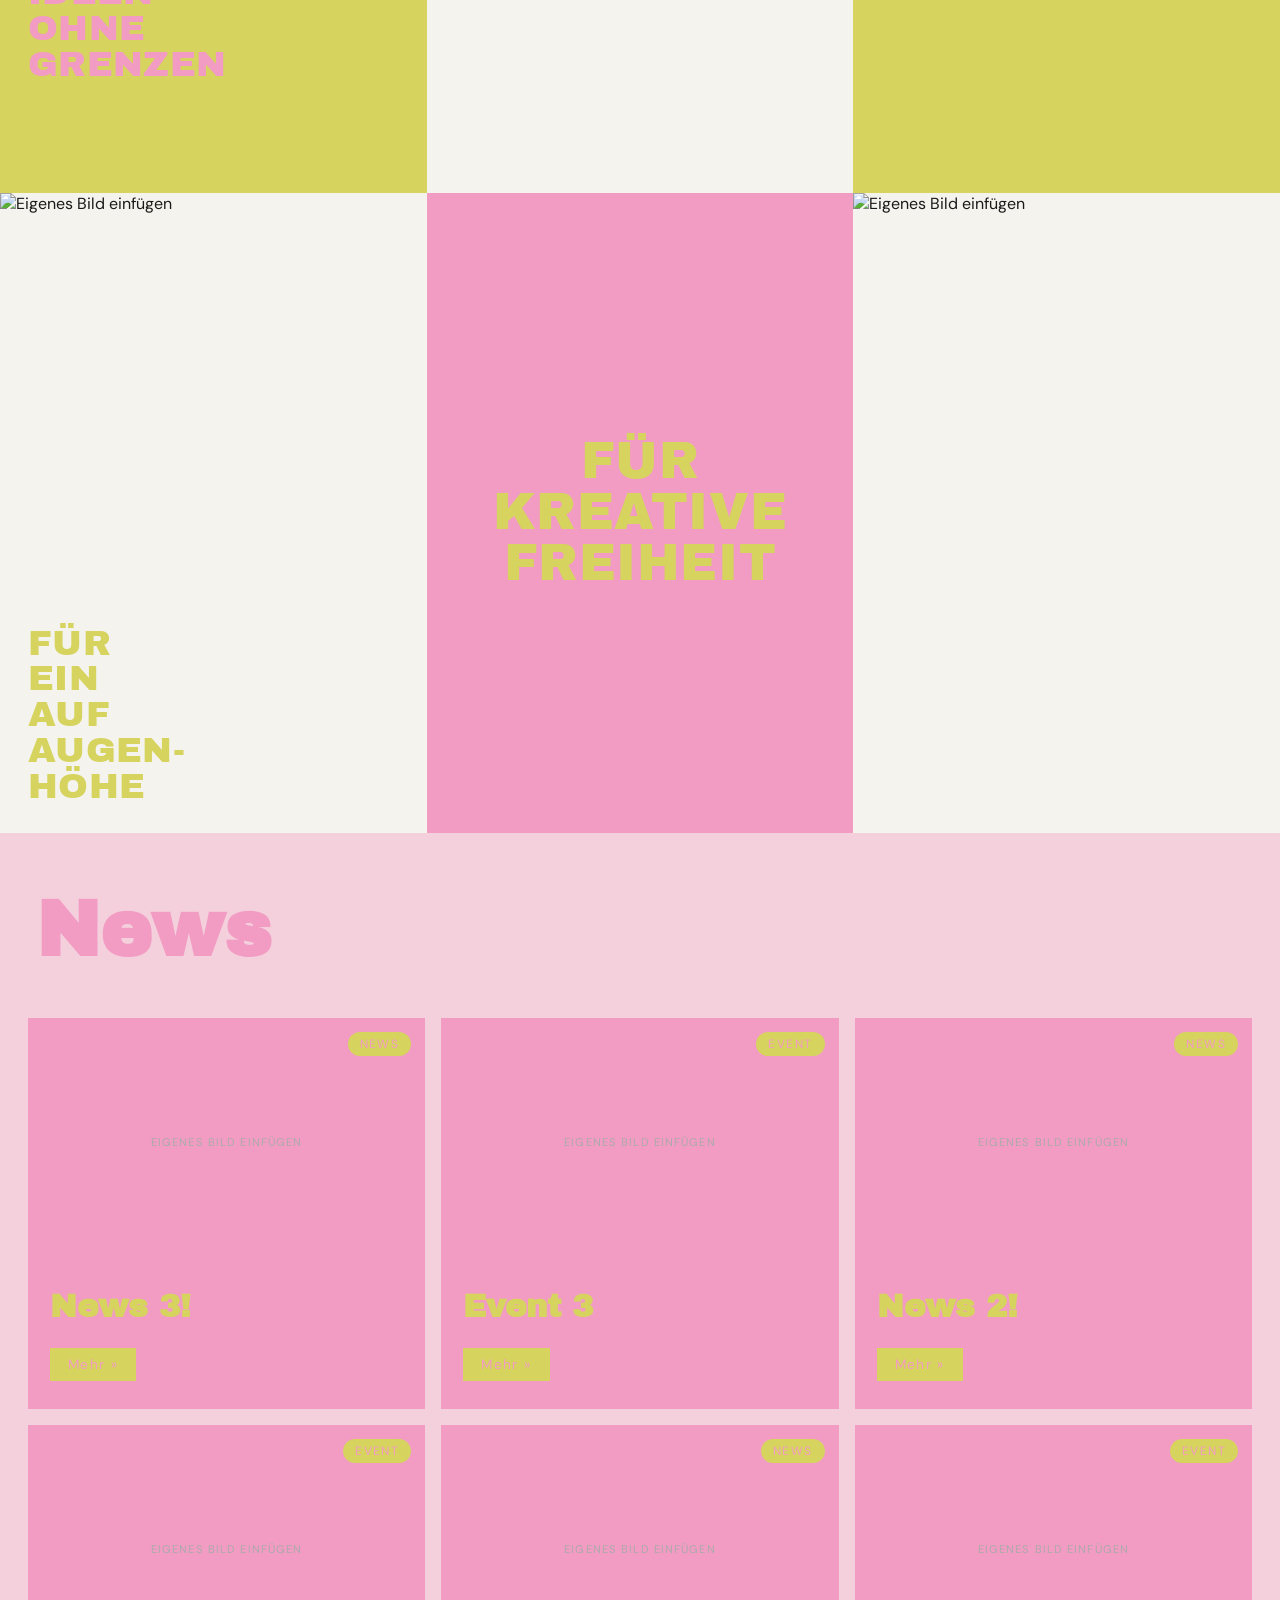
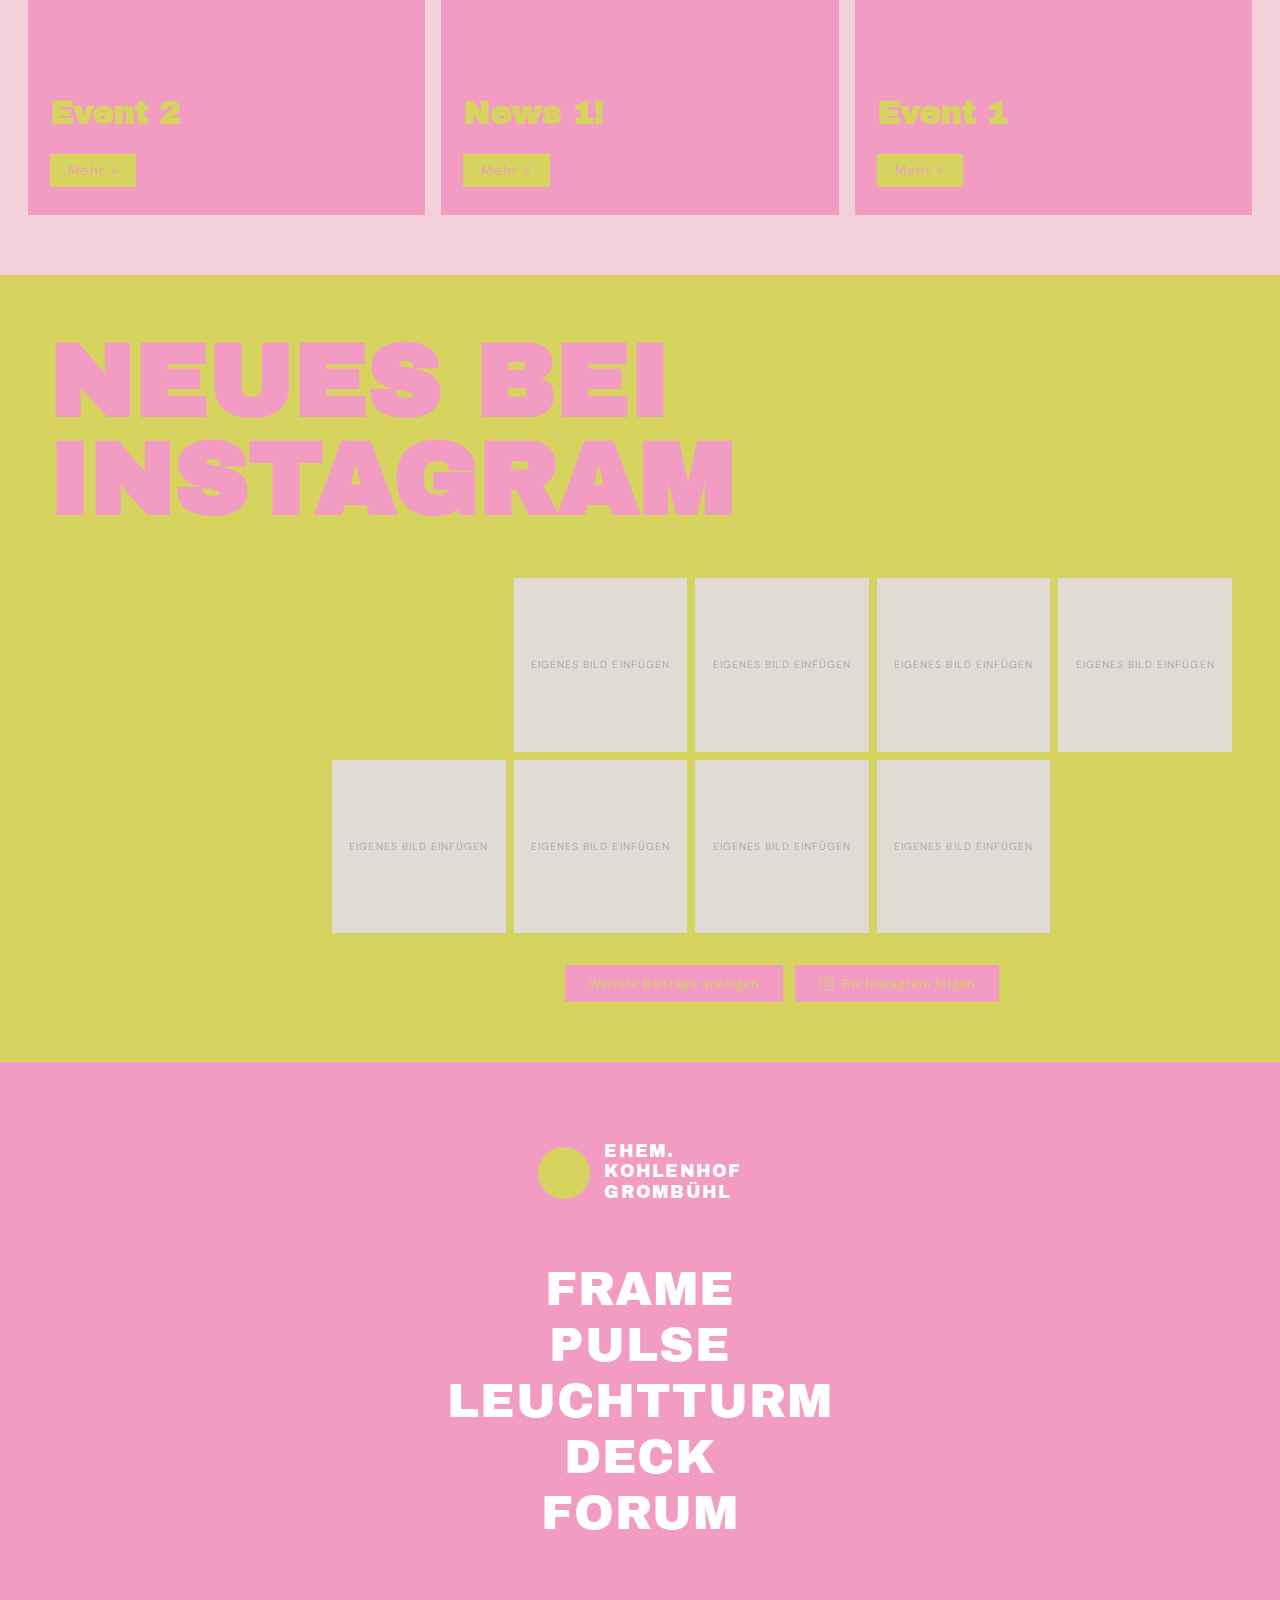
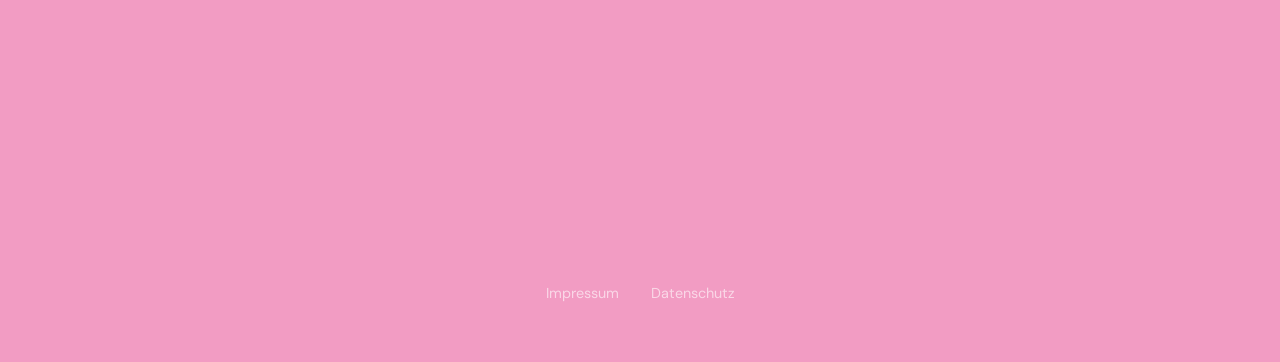
==== commit 6346ac64: "Anpassung Bildname" ====
--- a/index.html
+++ b/index.html
@@ -185,10 +185,10 @@
     }
 
     /* Bilder – trage deine Bildpfade ein */
-    .slide-1 {background-image: url('bilder/Ausblick_Platz vorher.jpeg'); }
-    .slide-2 {background-image: url('bilder/Ausblick_Platz nachher.jpg'); }
-    .slide-3 {background-image: url('bilder/Ausblick_Straße vorher.jpeg'); }
-    .slide-4 { background-image: url('bilder/Ausblick_Straße nachher.jpg'); }
+    .slide-1 {background-image: url('bilder/Ausblick_Platz_vorher.jpeg'); }
+    .slide-2 {background-image: url('bilder/Ausblick_Platz_nachher.jpg'); }
+    .slide-3 {background-image: url('bilder/Ausblick_Straße_vorher.jpeg'); }
+    .slide-4 { background-image: url('bilder/Ausblick_Straße_nachher.jpg'); }
 
     /* Abdunklung damit der Titel lesbar bleibt */
     .slideshow::after {
